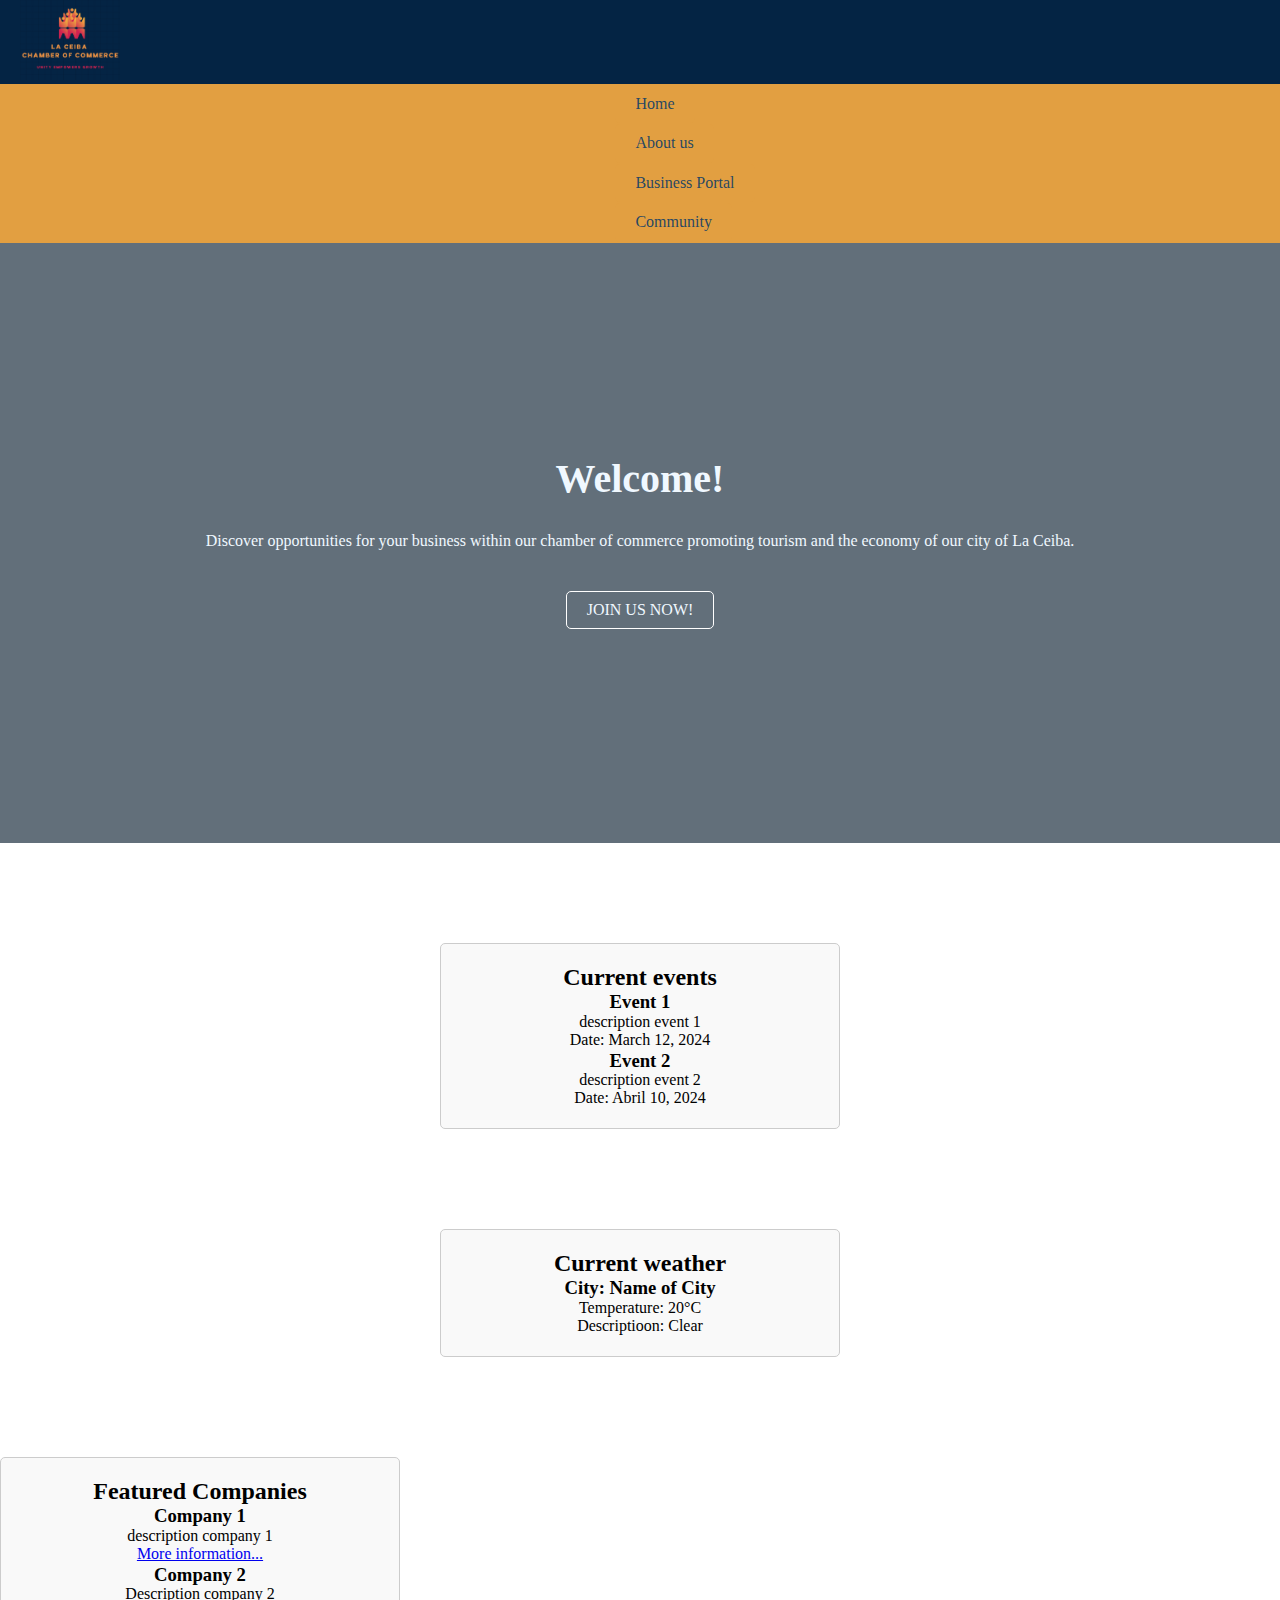
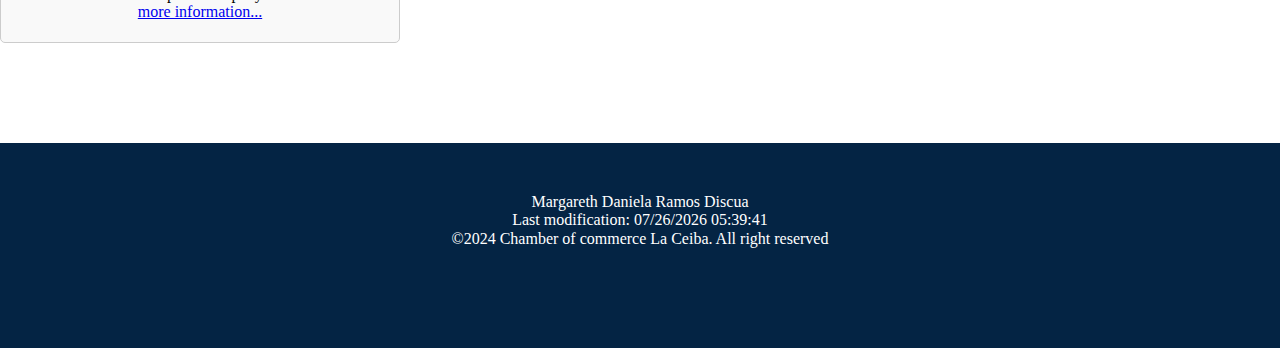
==== chamber/index.html @ 03d966aa "." ====
<!DOCTYPE html>
<html lang="en">
<head>
    <meta charset="UTF-8">
    <meta name="viewport" content="width=device-width, initial-scale=1.0">
    <title>La Ceiba Chamber of Commerce</title>
    <meta name="description" content="This page contains a chamber of commerce web site called La Ceiba Chamber of commerce which is a project for the class wdd230">
    <meta name="author" content="Margareth Daniela Ramos Discua">
    <meta property="og:title" content="Chamber web site ">
    <meta property="og:type" content="website chamber">
    <meta property="og:image" content="https://github.com/margarethdis/wdd230/blob/main/chamber/images/ogimage.jpg?raw=true">
    <meta property="og:url" content="https://margarethdis.github.io/wdd230/chamber/index.html">
    <link rel="stylesheet" href="styles/base.css">
    <link rel="stylesheet" href="styles/normalize.css">
    <link rel="icon" type="image/png" href="images/favicon.ico">
</head>
<body>
    <div id="container">
        <header>
            <img src="images/Logo-chamber.png" alt="logo">
            <div class="social-links">
                <a href="https://www.facebook.com" target="_blank" alt="facebook"><i class="fa-brands fa-facebook"></i></a>
                <a href="https://www.instagram.com" target="_blank"  alt="instagram"><i class="fa-brands fa-instagram"></i></a>
                <a href="https://twitter.com" target="_blank"   alt="twitter"><i class="fa-brands fa-square-twitter"></i></a>
            </header>
    <button id="menu" class="menu-icon"></button>
    <nav class="nav">
        <ul>
            <li><a href="#">Home</a></li>
            <li><a href="#">About us</a></li>
            <li><a href="#">Business Portal</a></li>
            <li><a href="#">Community</a></li>
        </ul>
    </nav> 
</div>
    <main>
        <div class="hero-container">
        <section class="hero">
            <div class="hero-content">
                <h1>Welcome!</h1>
                <p>Discover opportunities for your business within our chamber of commerce promoting tourism and the economy of our city of La Ceiba. </p>
                <a href="#" > Join us now!</a>
            </div> 
        </div>
        </section>
        </div>
        <div class="sections">
        <section class="current-events">
            <div class="event-card">
            <i class="fa-solid fa-calendar-days"></i>
            <!--EVENTOS ACTUALES-->
            <h2>Current events</h2>
            <div class="event">
                <h3>Event 1</h3>
                <p>description event 1</p>
                <span>Date: March 12, 2024</span>
            </div>
            <div class="event">
                <h3>Event 2</h3>
                <p>description event 2</p>
                <span>Date: Abril 10, 2024</span>
            </div>
            <!--agregar mas eventos si es necesario-->
            </div>
        </section>
        <section class="weather">
            <!--TARGETA METEOROLOGICA-->
            <div class="weather-card">
            <i class="fa-solid fa-cloud-sun"></i>
            <h2>Current weather</h2>
            <div class="weather">
                <h3> City: Name of City</h3>
                <p>Temperature: 20°C </p>
                <p>Descriptioon: Clear</p>
            </div>
            </div>
        </section> 
        <section class="splotlights">
            <!--UNO A TRES ANUNCIOS DESTACADOS DE LA PAGINA-->
            <div class="spotlight-card">
            <i class="fa-solid fa-ranking-star"></i>
            <h2>Featured Companies</h2>
            <div class="spotlight">
                <h3>Company 1</h3>
                <p>description company 1</p>
                <a href="#">More information...</a>
            </div>
            <div class="spotlight">
                <h3>Company 2</h3>
                <p>Description company 2</p>
                <a href="#">more information...</a>
            </div><!--agregar las que requiera-->
            </div>
        </section> 
        </div>
    </main>
    <footer>
        <p> Margareth Daniela Ramos Discua</p>
        <p id="last-modified"> Last modification: <span id="last-modified-date"></span></p>
        <p></p>
        <div class="copyright">
            <p>&copy;2024 Chamber of commerce La Ceiba. All right reserved </p>
        </div>
    </footer>
    <script src="scripts/modification.js"></script>
    <script src="scripts/menu.js"></script>
</body>
</html>
---- chamber/styles/base.css ----
*{
    padding: 0;
    margin: 0;
    box-sizing: border-box;
}

#container{
    width: 100%;
    background-color: #042444;
}


header img{
    width: 100px;
    margin-left: 20px;
}
   

.nav{
    width: 100%;
    background-color: #E29F41;
    display: flex;
    align-items: center;
    text-decoration: none;
    justify-content: center;
    flex-direction: column;
    list-style: none;
    top: 50px;
    color: #fff;
    padding: 0;
    margin: 0;
    margin-left: 0px;

    
   
}

.nav a{
    display: inline-block;
    padding: 10px 20px;
    background-color: #E29F41;
    color: rgba(20, 63, 101, 0.931);
    border-radius: 5px;
    margin: 0 10px;
    text-decoration: none;
    margin-left: 100px;
}

nav li{
    margin: 0 10px;
}

.nav-list{
    display: none;
}

.nav.show{
    display: flex;
    flex-direction: column;
    background-color: #042444;
    position: absolute;
    top: 100px;
    left: 0;
    width: 100%;

}

.nav.show li{
    padding: 10px;
    text-align: center;
    border-bottom: 1px solid #fff;

}

.nav.show li:last-child {
    border-bottom: none;
}

.nav.show a {
    color: #fff;
    text-decoration: none;
}

@media screen and (min-width: 769px) {
    
    .menu-icon{
        display:none;
    }

    .nav{
        display: absolute;  /*antes no se mostraba habia que agregar el flex */
    }

}

@media screen and (max-width:768px){



    
    .nav{
        display: none;
        position: flex;
        top:100px;
        left:0;
        width:100%;
        z-index: 1000;
        overflow-y: auto;
        max-height: calc(100vh - 100px);
        overflow-x: hidden;
        margin-top: -20px;
        
    }

    .nav a {
        margin-left: 40px;
    }
    .menu-icon{
        display: inline-block;
    }


    .nav.show{
        display:flex;
        flex-direction: column;
        align-items: center;
        display: block;
       

    }

    .nav.show li{
        padding: 10px 0;
        text-align:center;
        border-bottom: 1px solid #ffff;
    }

    .nav.show li:last-child{
        border-bottom:none
    }

    .nav.show a {
        color: #fff;
        text-decoration: none;
        font-size: 1.2rem;
        padding: 15px 20px;
    }

    .close-menu{
        display: inline-block;
        cursor:pointer;
    }
     
}

#menu{
    font-size: 1.5rem;
    border: 0;
    background: none;
    color: #fff;
    position: absolute;
    top: 2rem;
    right: 2rem;
    display: column;
    z-index: 1000;
    
}

#menu::before{
    content: "☰";
}

#menu.open::before{
    content: "✖";
}









.nav a:hover{
    background-color: #042444;
    color: aliceblue;

}



.nav ul{
    list-style-type: none;
    display: absolute;
}


.nav li{
    margin: 1px;
    display: list-item;
    justify-items: center;
    color: rgb(255, 233, 233);


}









.social-links{
    display: flex;
    width: auto;
    justify-content:flex-end ;
   

}
.social-links a{
    margin-right: 20px;
    margin-top: -50px;
}

.social-links a i{
    font-size: 30px;
    color: aliceblue;
}


/*main*/
/*hero section */

main{
    display: flex;
    flex-direction: column;
    align-items: center;
    justify-content: center;
    text-align: center;
}




.hero-container{
    position: relative;
    width: 100%;
    height: calc(40vh-50px); /*300 es el alto de mi barra nav*/
    background-color: #f5f5f5;
    background-size: cover;
    background-position: center;
    transition:all .1s ease-in-out;
    background-image: url("../images/crece.jpg");
    animation: hero-container 28s infinite linear;

}

.hero-content{
    margin: 0;
    padding: 0;
    width: 100%;
    height: 600px;
    color: aliceblue;
    background-color: rgba(0,22, 40 , .6);
    display: flex;
    flex-direction: column;
    justify-content: center;
    align-items: center;
    text-align: center;
}
.hero-content h1{
    margin: 0;
    padding: 0;
    padding-bottom: 30px;
    font-size: 40px;
    text-align: center;



}

.hero-content a {
    margin-top: 40px;
    text-decoration: none;
    color:aliceblue;
    padding: 9px 20px;
    border: 1px solid#ffff;
    text-transform: uppercase;
    transition: all .3s ease-in-out;
    border-radius: 5px;


}

.hero-content a:hover{
    color: #333;
    background-color: #ffff;
}

@keyframes hero-container{

    0%{
        background-image: url("../images/crece.jpg");
    }
    25%{
        background-image: url("../images/crece.jpg");
    }

    
    26%{
        background-image: url("../images/entrega.jpg");
    }
    50%{
        background-image: url("../images/entrega.jpg");
    }


    
    51%{
        background-image: url("../images/compania.jpg");
    }
    75%{
        background-image: url("../images/compania.jpg");
    }

    
    76%{
        background-image: url("../images/ogimage.jpg");
    }
    100%{
        background-image: url("../images/ogimage.jpg");
    }

}

.event-card{
    background-color: #f9f9f9;
    border: 1px solid #ccc;
    border-radius: 5px;
    padding: 20px;
    text-align: center;
    max-width: 400px;
    margin: 0 auto;
    margin-bottom: 100px;


}

.weather-card{
    background-color:#f9f9f9 ;
    border:1px solid #ccc;
    border-radius: 5px;
    padding: 20px;
    text-align: center;
    max-width: 400px;
    margin:  0 auto;
    margin-bottom: 100px;


}




.spotlight-card{
    background-color: #f9f9f9;
    border: 1px solid #ccc;
    border-radius: 5px;
    padding: 20px;
    max-width: 400px;
    margin: 0;
    margin-bottom: 100px;

}








/*sections*/
.sections{
    margin-top: 100px;
}

.fa-solid{
    margin-bottom: 30px;
    font-size: 80px;

}








/* footer */
footer{
    background-color: #042444;
    color: #ffff;
    text-align: center;
    padding: 50px 0;
}

.map
{
    width: 50px;
    height: 50px;
    
}

.contact-info{
    display: flex;
    justify-content: center;
    align-items: center;
    
}


.copyright{
    justify-content: center;
    align-items: center;
    display: flex;
    padding-bottom: 50px;
}
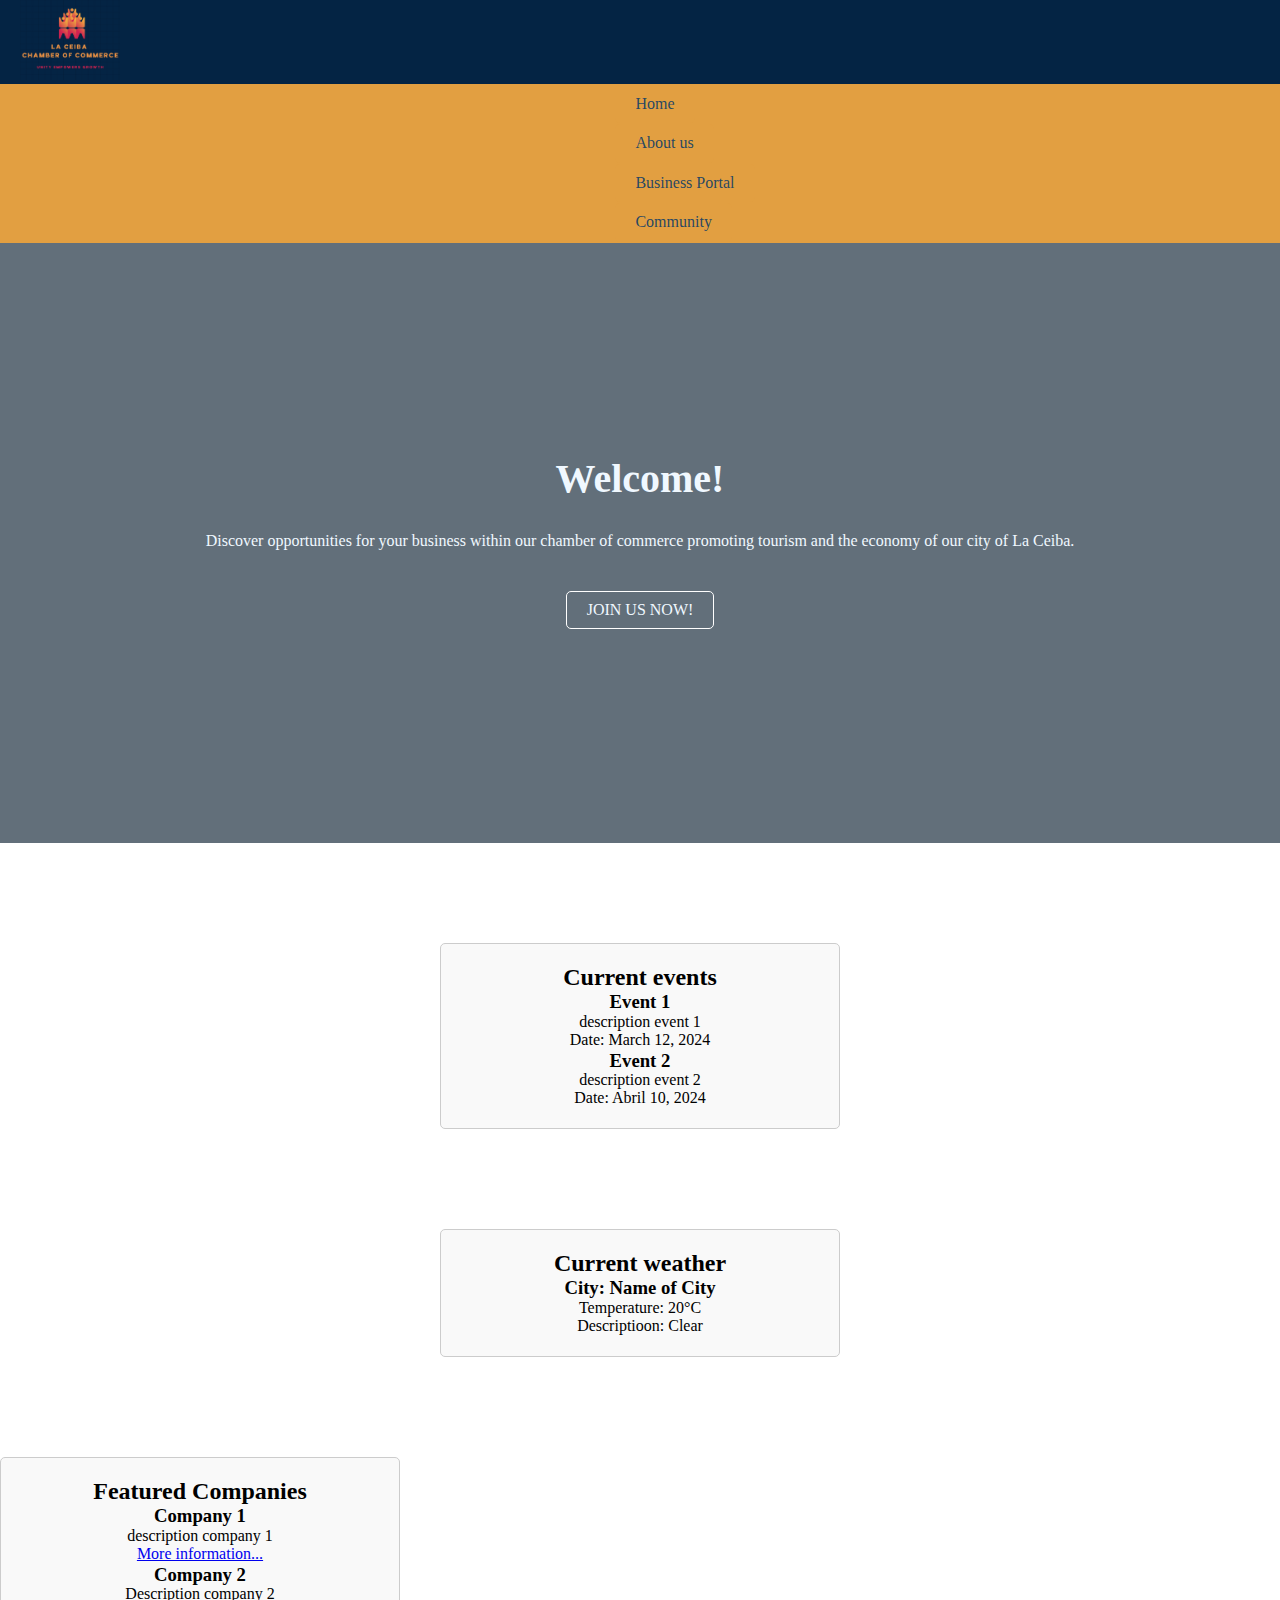
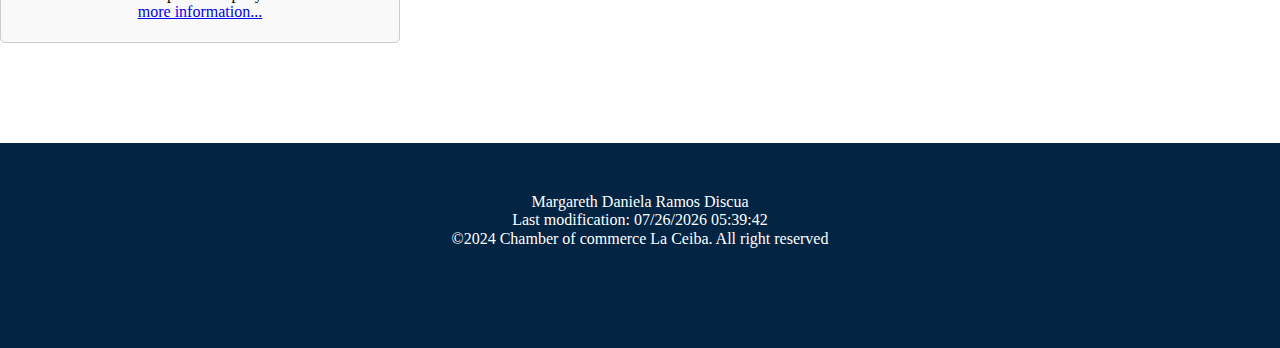
==== commit 1975fbce: "." ====
--- a/chamber/index.html
+++ b/chamber/index.html
@@ -8,13 +8,12 @@
     <meta name="description" content="This page contains a chamber of commerce web site called La Ceiba Chamber of commerce which is a project for the class wdd230">
     <meta name="author" content="Margareth Daniela Ramos Discua">
     <meta property="og:title" content="Chamber web site ">
-    <meta property="og:type" content="website chamber">
+    <meta property="og:type" content="website">
     <meta property="og:image" content="https://github.com/margarethdis/wdd230/blob/main/chamber/images/ogimage.jpg?raw=true">
     <meta property="og:url" content="https://margarethdis.github.io/wdd230/chamber/index.html">
     <link rel="stylesheet" href="styles/base.css">
     <link rel="stylesheet" href="styles/normalize.css">
-    <link rel="icon" type="image/png" href="images/favicon.ico">
-</head>
+    <link rel="icon" type="image/png" href="images/favicon.ico"></head>
 <body>
     <div id="container">
         <header>
@@ -24,7 +23,7 @@
                 <a href="https://www.instagram.com" target="_blank"  alt="instagram"><i class="fa-brands fa-instagram"></i></a>
                 <a href="https://twitter.com" target="_blank"   alt="twitter"><i class="fa-brands fa-square-twitter"></i></a>
             </header>
-    <button id="menu" class="menu-icon"></button>
+    <button id="menu" class="menu-icon" aria-label="Abrir menu de navegación"></button>
     <nav class="nav">
         <ul>
             <li><a href="#">Home</a></li>
@@ -49,7 +48,6 @@
         <section class="current-events">
             <div class="event-card">
             <i class="fa-solid fa-calendar-days"></i>
-            <!--EVENTOS ACTUALES-->
             <h2>Current events</h2>
             <div class="event">
                 <h3>Event 1</h3>
--- a/chamber/styles/base.css
+++ b/chamber/styles/base.css
@@ -1,21 +1,12 @@
-*{
-    padding: 0;
-    margin: 0;
-    box-sizing: border-box;
-}
-
+*{padding: 0;
+  margin: 0;
+  box-sizing: border-box;}
 #container{
     width: 100%;
-    background-color: #042444;
-}
-
-
+    background-color: #042444;}
 header img{
     width: 100px;
-    margin-left: 20px;
-}
-   
-
+    margin-left: 20px;}
 .nav{
     width: 100%;
     background-color: #E29F41;
@@ -29,12 +20,7 @@
     color: #fff;
     padding: 0;
     margin: 0;
-    margin-left: 0px;
-
-    
-   
-}
-
+    margin-left: 0px;}
 .nav a{
     display: inline-block;
     padding: 10px 20px;
@@ -43,17 +29,11 @@
     border-radius: 5px;
     margin: 0 10px;
     text-decoration: none;
-    margin-left: 100px;
-}
-
+    margin-left: 100px;}
 nav li{
-    margin: 0 10px;
-}
-
+    margin: 0 10px;}
 .nav-list{
-    display: none;
-}
-
+    display: none;}
 .nav.show{
     display: flex;
     flex-direction: column;
@@ -61,98 +41,53 @@
     position: absolute;
     top: 100px;
     left: 0;
-    width: 100%;
-
-}
-
+    width: 100%;}
 .nav.show li{
     padding: 10px;
     text-align: center;
-    border-bottom: 1px solid #fff;
-
-}
-
+    border-bottom: 1px solid #fff;}
 .nav.show li:last-child {
-    border-bottom: none;
-}
-
+    border-bottom: none;}
 .nav.show a {
     color: #fff;
-    text-decoration: none;
-}
-
+    text-decoration: none;}
 @media screen and (min-width: 769px) {
-    
+    .menu-icon{display:none;}
+    .nav{display: absolute;  /*antes no se mostraba habia que agregar el flex */}}
+@media screen and (max-width:768px){
+    .nav{display: none;
+         position: flex;
+         top:100px;
+         left:0;
+         width:100%;
+         z-index: 1000;
+         overflow-y: auto;
+         max-height: calc(100vh - 100px);
+         overflow-x: hidden;
+         margin-top: -20px;}
+    .nav a {
+        margin-left: 40px;}
     .menu-icon{
-        display:none;
-    }
-
-    .nav{
-        display: absolute;  /*antes no se mostraba habia que agregar el flex */
-    }
-
-}
-
-@media screen and (max-width:768px){
-
-
-
-    
-    .nav{
-        display: none;
-        position: flex;
-        top:100px;
-        left:0;
-        width:100%;
-        z-index: 1000;
-        overflow-y: auto;
-        max-height: calc(100vh - 100px);
-        overflow-x: hidden;
-        margin-top: -20px;
-        
-    }
-
-    .nav a {
-        margin-left: 40px;
-    }
-    .menu-icon{
-        display: inline-block;
-    }
-
-
+        display: inline-block;}
     .nav.show{
         display:flex;
         flex-direction: column;
         align-items: center;
-        display: block;
-       
-
-    }
-
+        display: block;}
     .nav.show li{
         padding: 10px 0;
         text-align:center;
-        border-bottom: 1px solid #ffff;
-    }
-
+        border-bottom: 1px solid #ffff;}
     .nav.show li:last-child{
-        border-bottom:none
-    }
-
+        border-bottom:none}
     .nav.show a {
         color: #fff;
         text-decoration: none;
         font-size: 1.2rem;
-        padding: 15px 20px;
-    }
-
+        padding: 15px 20px;}
     .close-menu{
         display: inline-block;
-        cursor:pointer;
-    }
-     
-}
-
+        cursor:pointer;}}
 #menu{
     font-size: 1.5rem;
     border: 0;
@@ -162,89 +97,37 @@
     top: 2rem;
     right: 2rem;
     display: column;
-    z-index: 1000;
-    
-}
-
+    z-index: 1000;}
 #menu::before{
-    content: "☰";
-}
-
+    content: "☰";}
 #menu.open::before{
-    content: "✖";
-}
-
-
-
-
-
-
-
-
-
+    content: "✖";}
 .nav a:hover{
     background-color: #042444;
-    color: aliceblue;
-
-}
-
-
-
-.nav ul{
-    list-style-type: none;
-    display: absolute;
-}
-
-
+    color: aliceblue;}
+.nav ul{list-style-type: none;
+        display: absolute;}
 .nav li{
     margin: 1px;
     display: list-item;
     justify-items: center;
-    color: rgb(255, 233, 233);
-
-
-}
-
-
-
-
-
-
-
-
-
+    color: rgb(255, 233, 233);}
 .social-links{
     display: flex;
     width: auto;
-    justify-content:flex-end ;
-   
-
-}
+    justify-content:flex-end ;}
 .social-links a{
     margin-right: 20px;
-    margin-top: -50px;
-}
-
+    margin-top: -50px;}
 .social-links a i{
     font-size: 30px;
-    color: aliceblue;
-}
-
-
-/*main*/
-/*hero section */
-
+    color: aliceblue;}
 main{
     display: flex;
     flex-direction: column;
     align-items: center;
     justify-content: center;
-    text-align: center;
-}
-
-
-
-
+    text-align: center;}
 .hero-container{
     position: relative;
     width: 100%;
@@ -254,10 +137,7 @@
     background-position: center;
     transition:all .1s ease-in-out;
     background-image: url("../images/crece.jpg");
-    animation: hero-container 28s infinite linear;
-
-}
-
+    animation: hero-container 28s infinite linear;}
 .hero-content{
     margin: 0;
     padding: 0;
@@ -269,19 +149,13 @@
     flex-direction: column;
     justify-content: center;
     align-items: center;
-    text-align: center;
-}
+    text-align: center;}
 .hero-content h1{
     margin: 0;
     padding: 0;
     padding-bottom: 30px;
     font-size: 40px;
-    text-align: center;
-
-
-
-}
-
+    text-align: center;}
 .hero-content a {
     margin-top: 40px;
     text-decoration: none;
@@ -290,52 +164,19 @@
     border: 1px solid#ffff;
     text-transform: uppercase;
     transition: all .3s ease-in-out;
-    border-radius: 5px;
-
-
-}
-
+    border-radius: 5px;}
 .hero-content a:hover{
     color: #333;
-    background-color: #ffff;
-}
-
+    background-color: #ffff;}
 @keyframes hero-container{
-
-    0%{
-        background-image: url("../images/crece.jpg");
-    }
-    25%{
-        background-image: url("../images/crece.jpg");
-    }
-
-    
-    26%{
-        background-image: url("../images/entrega.jpg");
-    }
-    50%{
-        background-image: url("../images/entrega.jpg");
-    }
-
-
-    
-    51%{
-        background-image: url("../images/compania.jpg");
-    }
-    75%{
-        background-image: url("../images/compania.jpg");
-    }
-
-    
-    76%{
-        background-image: url("../images/ogimage.jpg");
-    }
-    100%{
-        background-image: url("../images/ogimage.jpg");
-    }
-
-}
-
+    0%{background-image: url("../images/crece.jpg");}
+    25%{background-image: url("../images/crece.jpg");}
+    26%{background-image: url("../images/entrega.jpg");}
+    50%{background-image: url("../images/entrega.jpg");}
+    51%{background-image: url("../images/compania.jpg");}
+    75%{background-image: url("../images/compania.jpg");}
+    76%{ background-image: url("../images/ogimage.jpg");}
+    100%{background-image: url("../images/ogimage.jpg");}}
 .event-card{
     background-color: #f9f9f9;
     border: 1px solid #ccc;
@@ -344,11 +185,7 @@
     text-align: center;
     max-width: 400px;
     margin: 0 auto;
-    margin-bottom: 100px;
-
-
-}
-
+    margin-bottom: 100px;}
 .weather-card{
     background-color:#f9f9f9 ;
     border:1px solid #ccc;
@@ -357,14 +194,7 @@
     text-align: center;
     max-width: 400px;
     margin:  0 auto;
-    margin-bottom: 100px;
-
-
-}
-
-
-
-
+    margin-bottom: 100px;}
 .spotlight-card{
     background-color: #f9f9f9;
     border: 1px solid #ccc;
@@ -372,64 +202,28 @@
     padding: 20px;
     max-width: 400px;
     margin: 0;
-    margin-bottom: 100px;
-
-}
-
-
-
-
-
-
-
-
-/*sections*/
-.sections{
-    margin-top: 100px;
-}
-
-.fa-solid{
-    margin-bottom: 30px;
-    font-size: 80px;
-
-}
-
-
-
-
-
-
-
-
-/* footer */
+    margin-bottom: 100px;}
+.sections{margin-top: 100px;}
+
+.fa-solid{ margin-bottom: 30px;
+           font-size: 80px;}
 footer{
     background-color: #042444;
     color: #ffff;
     text-align: center;
-    padding: 50px 0;
-}
-
-.map
-{
+    padding: 50px 0;}
+.map{
     width: 50px;
-    height: 50px;
-    
-}
-
+    height: 50px;}
 .contact-info{
     display: flex;
     justify-content: center;
-    align-items: center;
-    
-}
-
-
+    align-items: center;}
 .copyright{
     justify-content: center;
     align-items: center;
     display: flex;
-    padding-bottom: 50px;
-}
-
-
-
+    padding-bottom: 50px;}
+
+
+
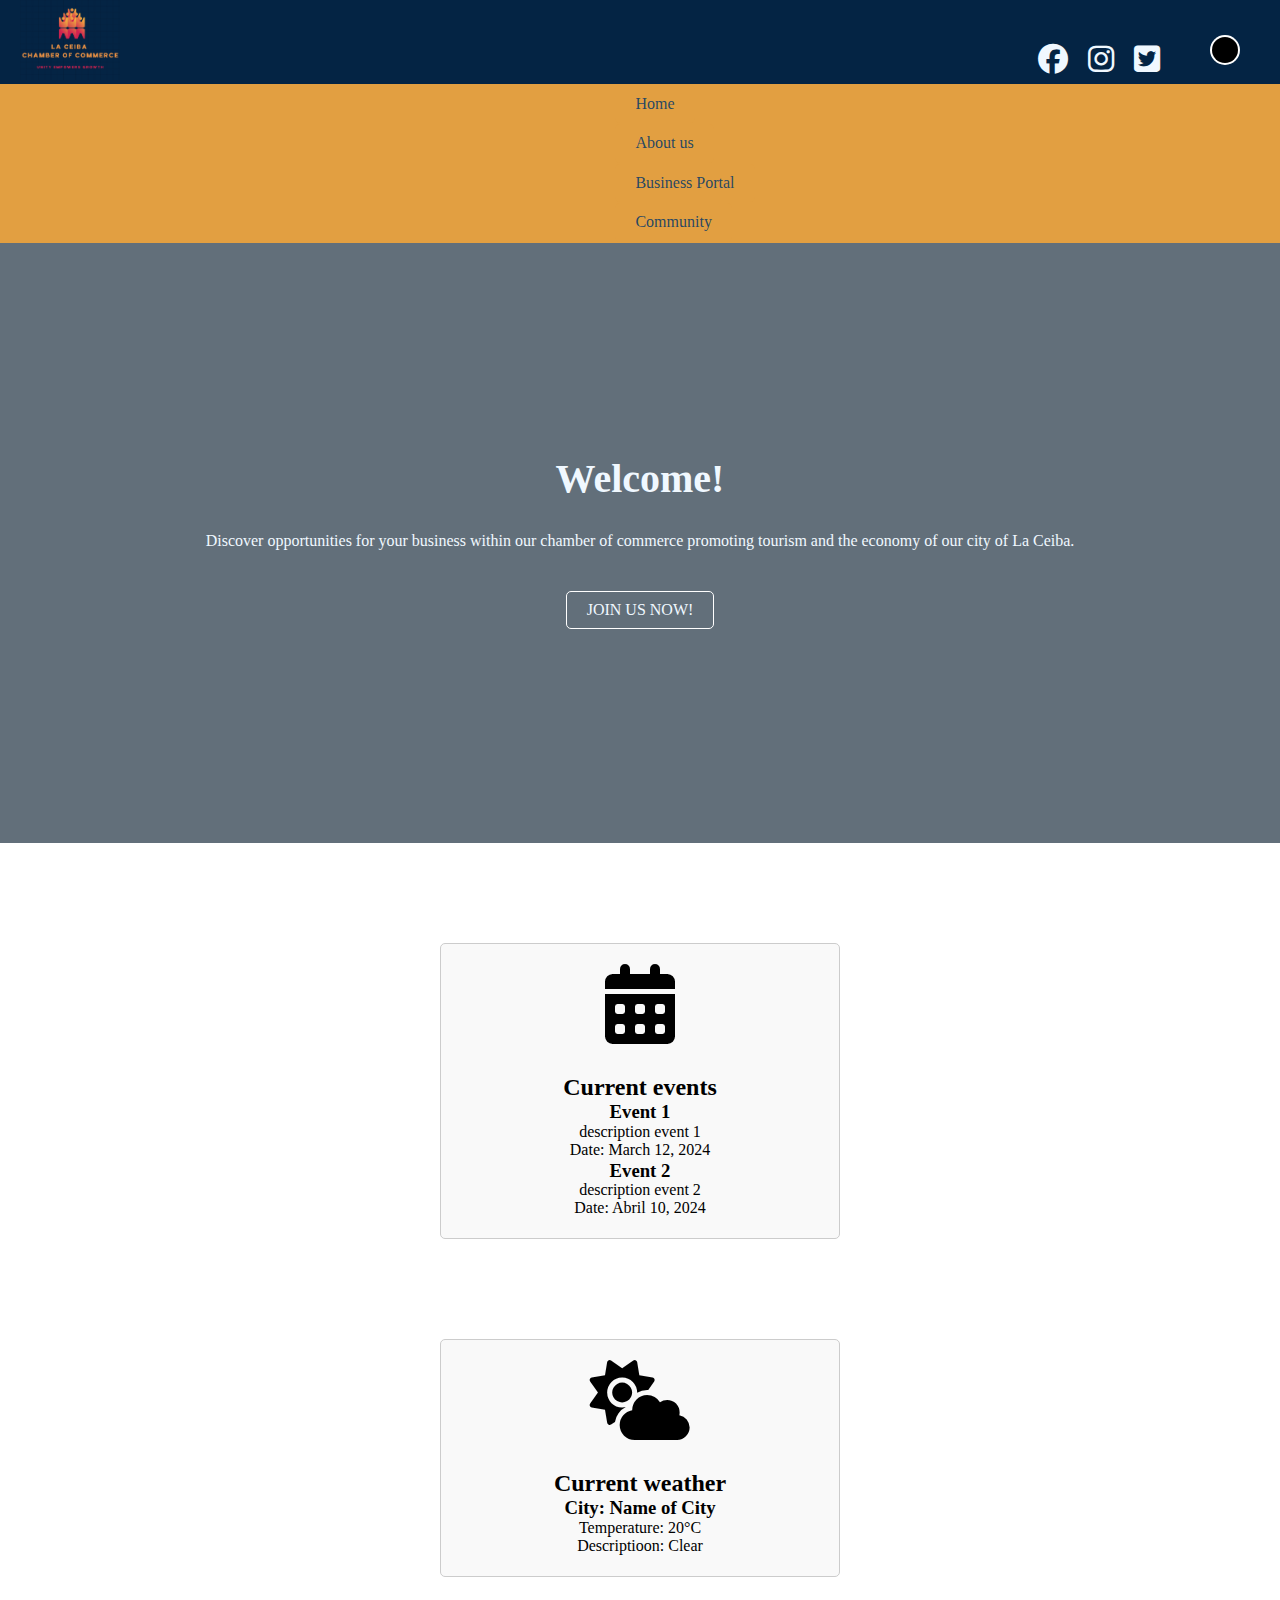
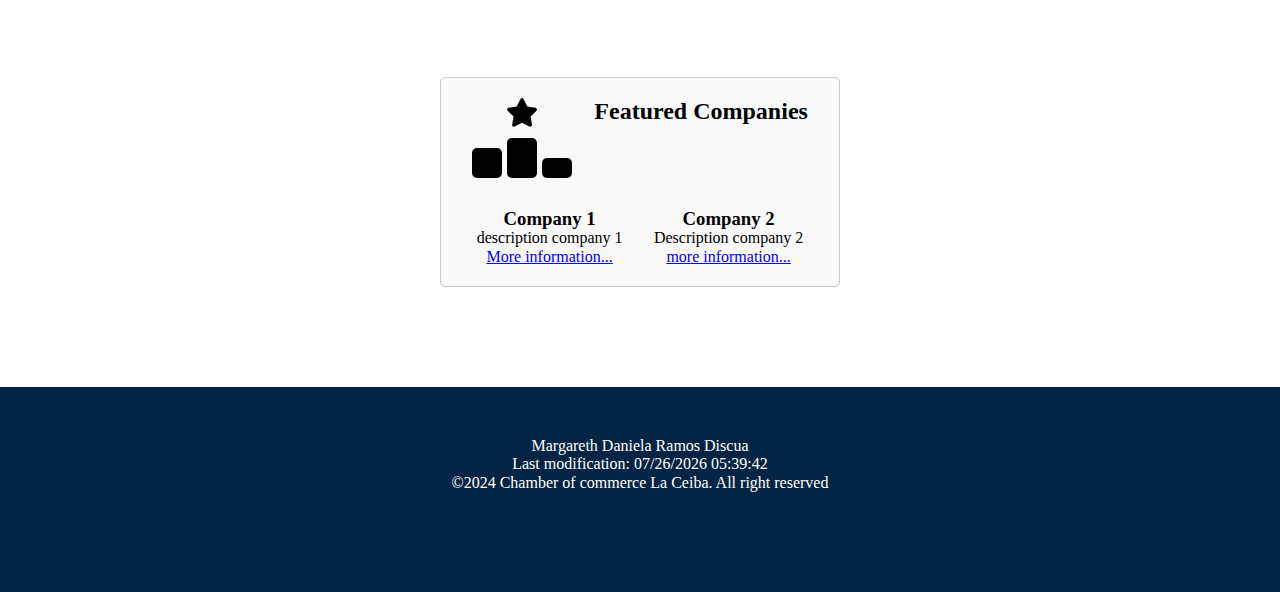
==== commit 636eddbf: "oscuro" ====
--- a/chamber/index.html
+++ b/chamber/index.html
@@ -14,6 +14,7 @@
     <link rel="stylesheet" href="styles/base.css">
     <link rel="stylesheet" href="styles/normalize.css">
     <link rel="icon" type="image/png" href="images/favicon.ico"></head>
+    <link rel="stylesheet" href="https://cdnjs.cloudflare.com/ajax/libs/font-awesome/6.5.1/css/all.min.css">
 <body>
     <div id="container">
         <header>
@@ -101,7 +102,17 @@
             <p>&copy;2024 Chamber of commerce La Ceiba. All right reserved </p>
         </div>
     </footer>
+
+
+    <div class="dark-mode-switch">
+        <input type="checkbox" id="darkModeSwitch">
+        <label for="darkModeSwitch" class="toggle"></label>
+    </div>
+    
+
+
     <script src="scripts/modification.js"></script>
     <script src="scripts/menu.js"></script>
+    <script src="scripts/dark-mode.js"></script>
 </body>
 </html>
--- a/chamber/styles/base.css
+++ b/chamber/styles/base.css
@@ -55,6 +55,16 @@
     .menu-icon{display:none;}
     .nav{display: absolute;  /*antes no se mostraba habia que agregar el flex */}}
 @media screen and (max-width:768px){
+
+    .social-links{
+        margin-top: 100px;
+        margin-left:640px;
+    }
+    .dark-mode-switch{
+        margin-top: 0px;
+        left:500px;
+        position: absolute;
+    }
     .nav{display: none;
          position: flex;
          top:100px;
@@ -85,7 +95,7 @@
         text-decoration: none;
         font-size: 1.2rem;
         padding: 15px 20px;}
-    .close-menu{
+        .close-menu{
         display: inline-block;
         cursor:pointer;}}
 #menu{
@@ -98,6 +108,7 @@
     right: 2rem;
     display: column;
     z-index: 1000;}
+
 #menu::before{
     content: "☰";}
 #menu.open::before{
@@ -114,7 +125,9 @@
     color: rgb(255, 233, 233);}
 .social-links{
     display: flex;
+    align-items: center;
     width: auto;
+    margin-right: 100px;
     justify-content:flex-end ;}
 .social-links a{
     margin-right: 20px;
@@ -201,7 +214,12 @@
     border-radius: 5px;
     padding: 20px;
     max-width: 400px;
-    margin: 0;
+    margin: 0 auto;
+    max-width: 400px;
+    width: 100%;
+    display: flex;
+    flex-wrap: wrap;
+    justify-content: space-around;
     margin-bottom: 100px;}
 .sections{margin-top: 100px;}
 
@@ -226,4 +244,83 @@
     padding-bottom: 50px;}
 
 
-
+.dark-mode {
+    background-color: #111;
+    color: #fff; 
+}
+
+.dark-mode .spotlight-card,
+.dark-mode .current-events .event-card,
+.dark-mode  .weather .weather-card{
+    background-color: #333;
+    border-color: #666;
+}
+
+
+.dark-mode .spotlight-card h2,
+.dark-mode .spotlight-card p,
+.dark-mode .spotlight-card a,
+.dark-mode .current-events .event-card h2,
+.dark-mode .current-events .event-card p,
+.dark-mode .current-events .event-card span,
+.dark-mode .weather .weather-card h2,
+.dark-mode .weather .weather-card p{
+    color: #fff;
+}
+
+    .dark-mode-switch {
+        position:absolute;
+        top: 35px;
+        margin-right: 30px;
+        right: 40px;
+        z-index: 1000;
+    }
+    
+    .dark-mode-switch input[type="checkbox"] {
+        height: 0;
+        width: 0;
+        visibility: hidden;
+    }
+    
+    .toggle {
+        cursor: pointer;
+        height: 30px;
+        width: 60px;
+        background-color: grey;
+        border-radius: 30px;
+        position: relative;
+    }
+    
+    .toggle:before {
+        content: '';
+        position: absolute;
+        width: 30px;
+        height: 30px;
+        border-radius: 50%;
+        background-color: white;
+        top: 0;
+        left: 0;
+        transition: 0.4s;
+    }
+    
+    .toggle:after {
+        content: '';
+        position: absolute;
+        width: 26px;
+        height: 26px;
+        border-radius: 50%;
+        background-color: black;
+        top: 2px;
+        left: 2px;
+        transition: 0.4s;
+    }
+    
+    input[type="checkbox"]:checked + .toggle:before {
+        left: 30px;
+    }
+    
+    input[type="checkbox"]:checked + .toggle:after {
+        background-color: white;
+    }
+    
+
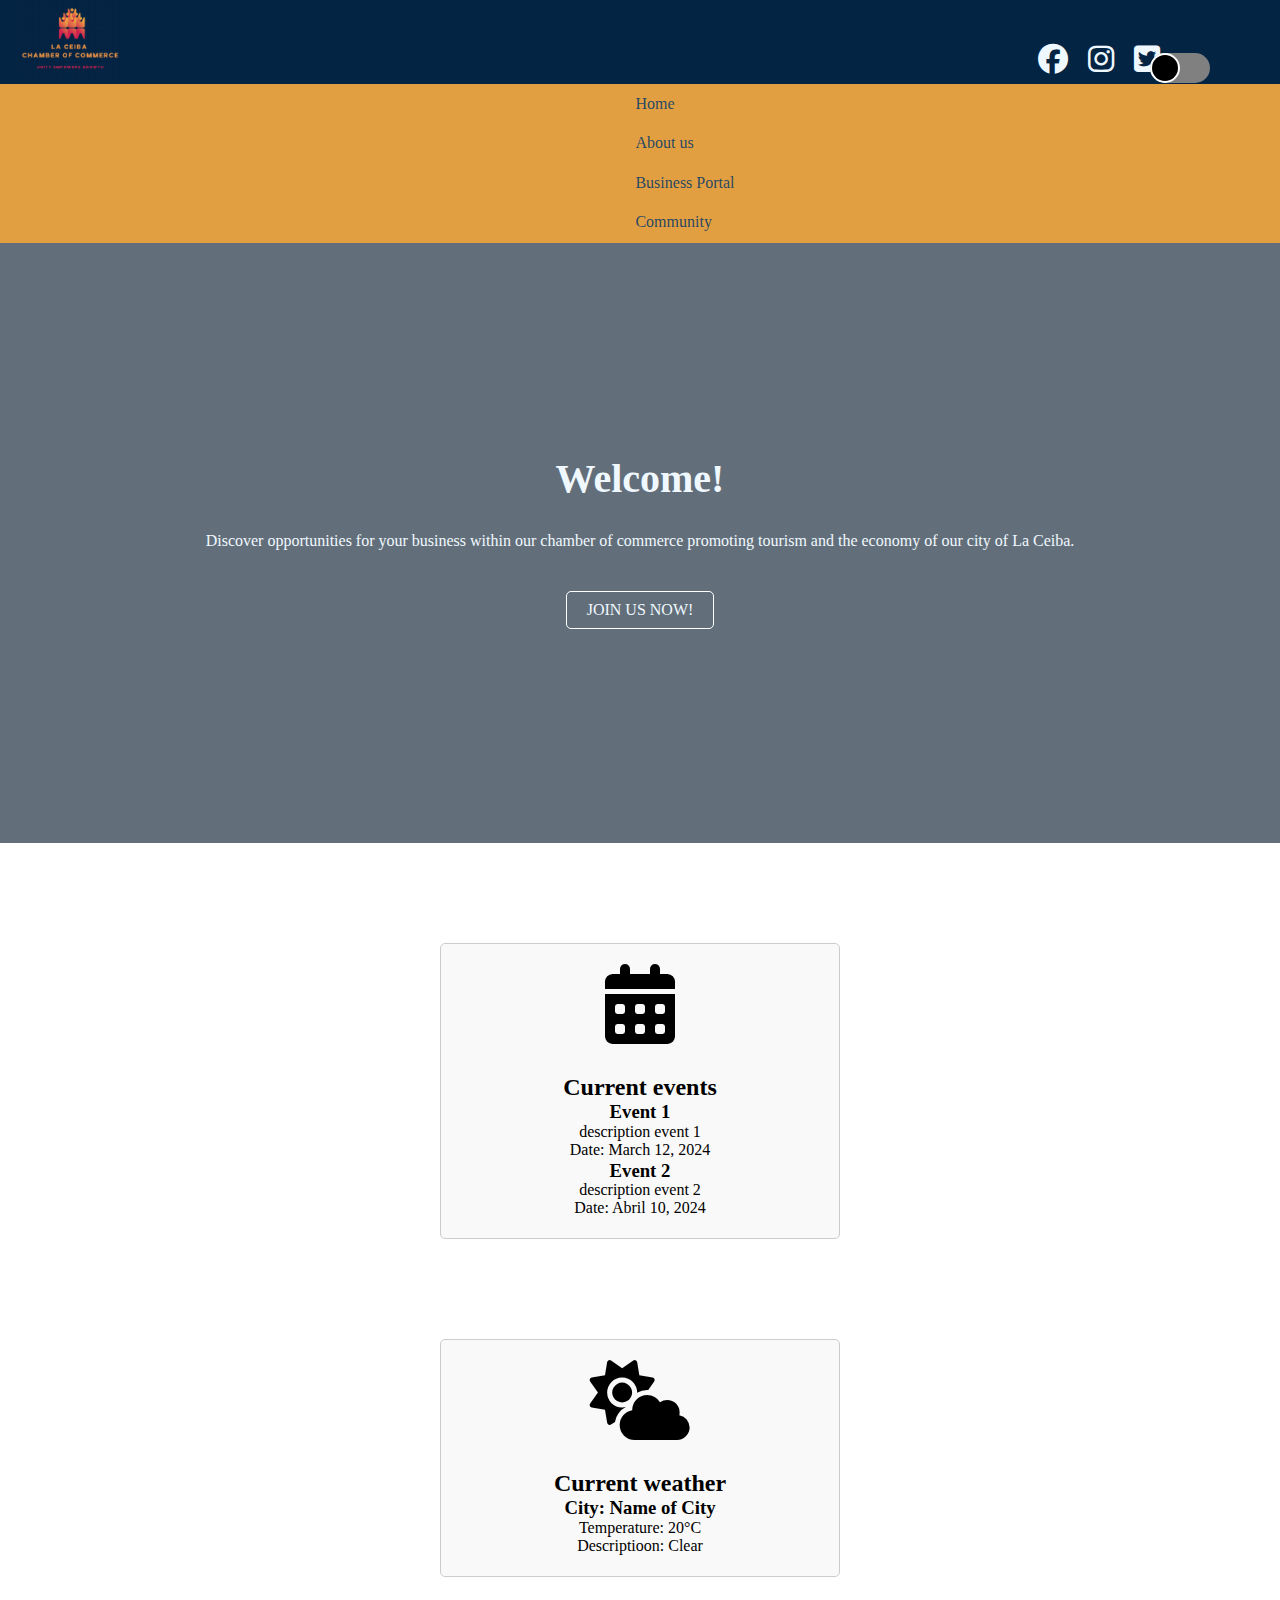
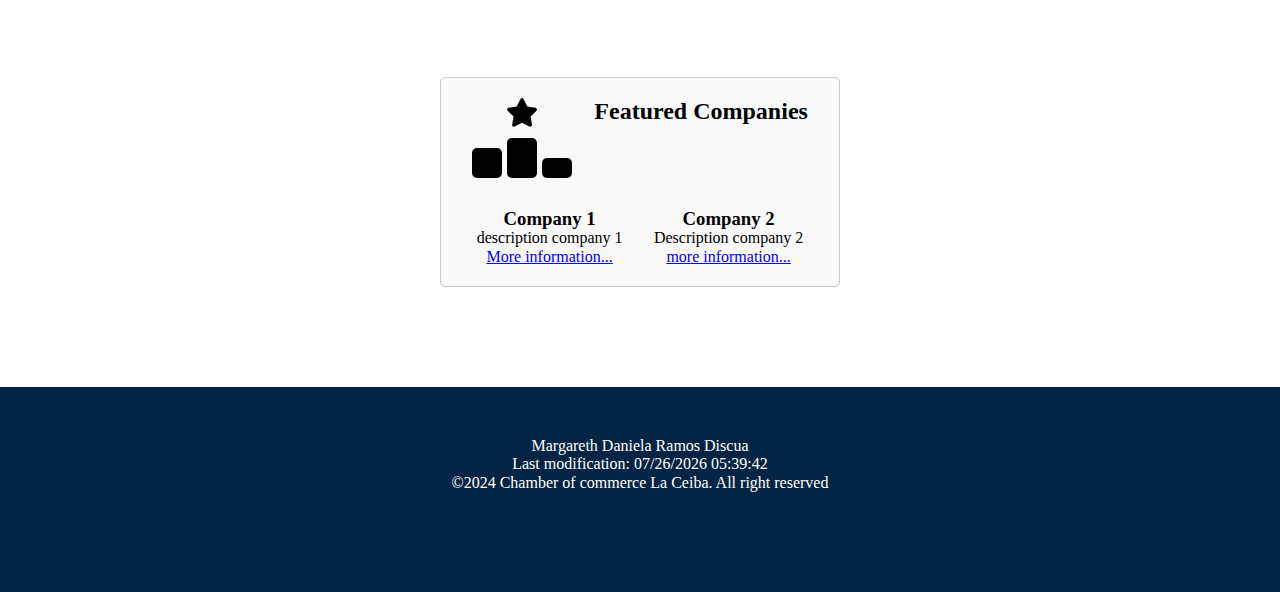
==== commit 55fc56f7: "fomr" ====
--- a/chamber/index.html
+++ b/chamber/index.html
@@ -15,6 +15,7 @@
     <link rel="stylesheet" href="styles/normalize.css">
     <link rel="icon" type="image/png" href="images/favicon.ico"></head>
     <link rel="stylesheet" href="https://cdnjs.cloudflare.com/ajax/libs/font-awesome/6.5.1/css/all.min.css">
+    <link rel="html-document" href="join.html">
 <body>
     <div id="container">
         <header>
@@ -27,7 +28,7 @@
     <button id="menu" class="menu-icon" aria-label="Abrir menu de navegación"></button>
     <nav class="nav">
         <ul>
-            <li><a href="#">Home</a></li>
+            <li><a href="https://margarethdis.github.io/wdd230/chamber/index.html">Home</a></li>
             <li><a href="#">About us</a></li>
             <li><a href="#">Business Portal</a></li>
             <li><a href="#">Community</a></li>
@@ -40,7 +41,8 @@
             <div class="hero-content">
                 <h1>Welcome!</h1>
                 <p>Discover opportunities for your business within our chamber of commerce promoting tourism and the economy of our city of La Ceiba. </p>
-                <a href="#" > Join us now!</a>
+                <a href="join.html" class="join-button" > Join us now!</a>
+
             </div> 
         </div>
         </section>
@@ -104,7 +106,8 @@
     </footer>
 
 
-    <div class="dark-mode-switch">
+    <div class="dark-mode-switch ">
+        
         <input type="checkbox" id="darkModeSwitch">
         <label for="darkModeSwitch" class="toggle"></label>
     </div>
--- a/chamber/styles/base.css
+++ b/chamber/styles/base.css
@@ -55,6 +55,10 @@
     .menu-icon{display:none;}
     .nav{display: absolute;  /*antes no se mostraba habia que agregar el flex */}}
 @media screen and (max-width:768px){
+    .header{
+        height: auto;
+        justify-content: flex-start;
+    }
 
     .social-links{
         margin-top: 100px;
@@ -265,7 +269,7 @@
 .dark-mode .current-events .event-card span,
 .dark-mode .weather .weather-card h2,
 .dark-mode .weather .weather-card p{
-    color: #fff;
+    color: #ccc;
 }
 
     .dark-mode-switch {
@@ -322,5 +326,73 @@
     input[type="checkbox"]:checked + .toggle:after {
         background-color: white;
     }
-    
-
+
+/*join us*/
+/* Estilos para el formulario en join.html */
+form {
+    margin: 20px auto;
+    padding: 20px;
+    border: 1px solid #ccc;
+    border-radius: 10px;
+    max-width: 600px;
+    background-color: #f9f9f9;
+}
+
+label {
+    display: block;
+    margin-bottom: 10px;
+    font-weight: bold;
+}
+
+input[type="text"],
+input[type="email"],
+input[type="tel"],
+select {
+    width: 100%;
+    padding: 10px;
+    margin-bottom: 20px;
+    border: 1px solid #ccc;
+    border-radius: 5px;
+    box-sizing: border-box; /* Asegura que el padding no afecte el ancho total */
+}
+
+input[type="text"]:focus,
+input[type="email"]:focus,
+input[type="tel"]:focus,
+select:focus {
+    outline: none;
+    border-color: #007bff; /* Cambiar color del borde al enfocar */
+}
+
+input[type="submit"] {
+    background-color: #007bff;
+    color: #fff;
+    padding: 10px 20px;
+    border: none;
+    border-radius: 5px;
+    cursor: pointer;
+}
+
+input[type="submit"]:hover {
+    background-color: #0056b3;
+}
+
+/* Estilos específicos para los campos del formulario */
+#applicant-name,
+#applicant-lastname,
+#applicant-title,
+#applicant-email,
+#applicant-phone,
+#company-name {
+    width: calc(50% - 10px);
+    display: inline-block;
+}
+
+#applicant-title {
+    pattern: "[A-Za-z\s-]{7,}"; 
+}
+
+#membership-level {
+    width: 100%;
+}
+
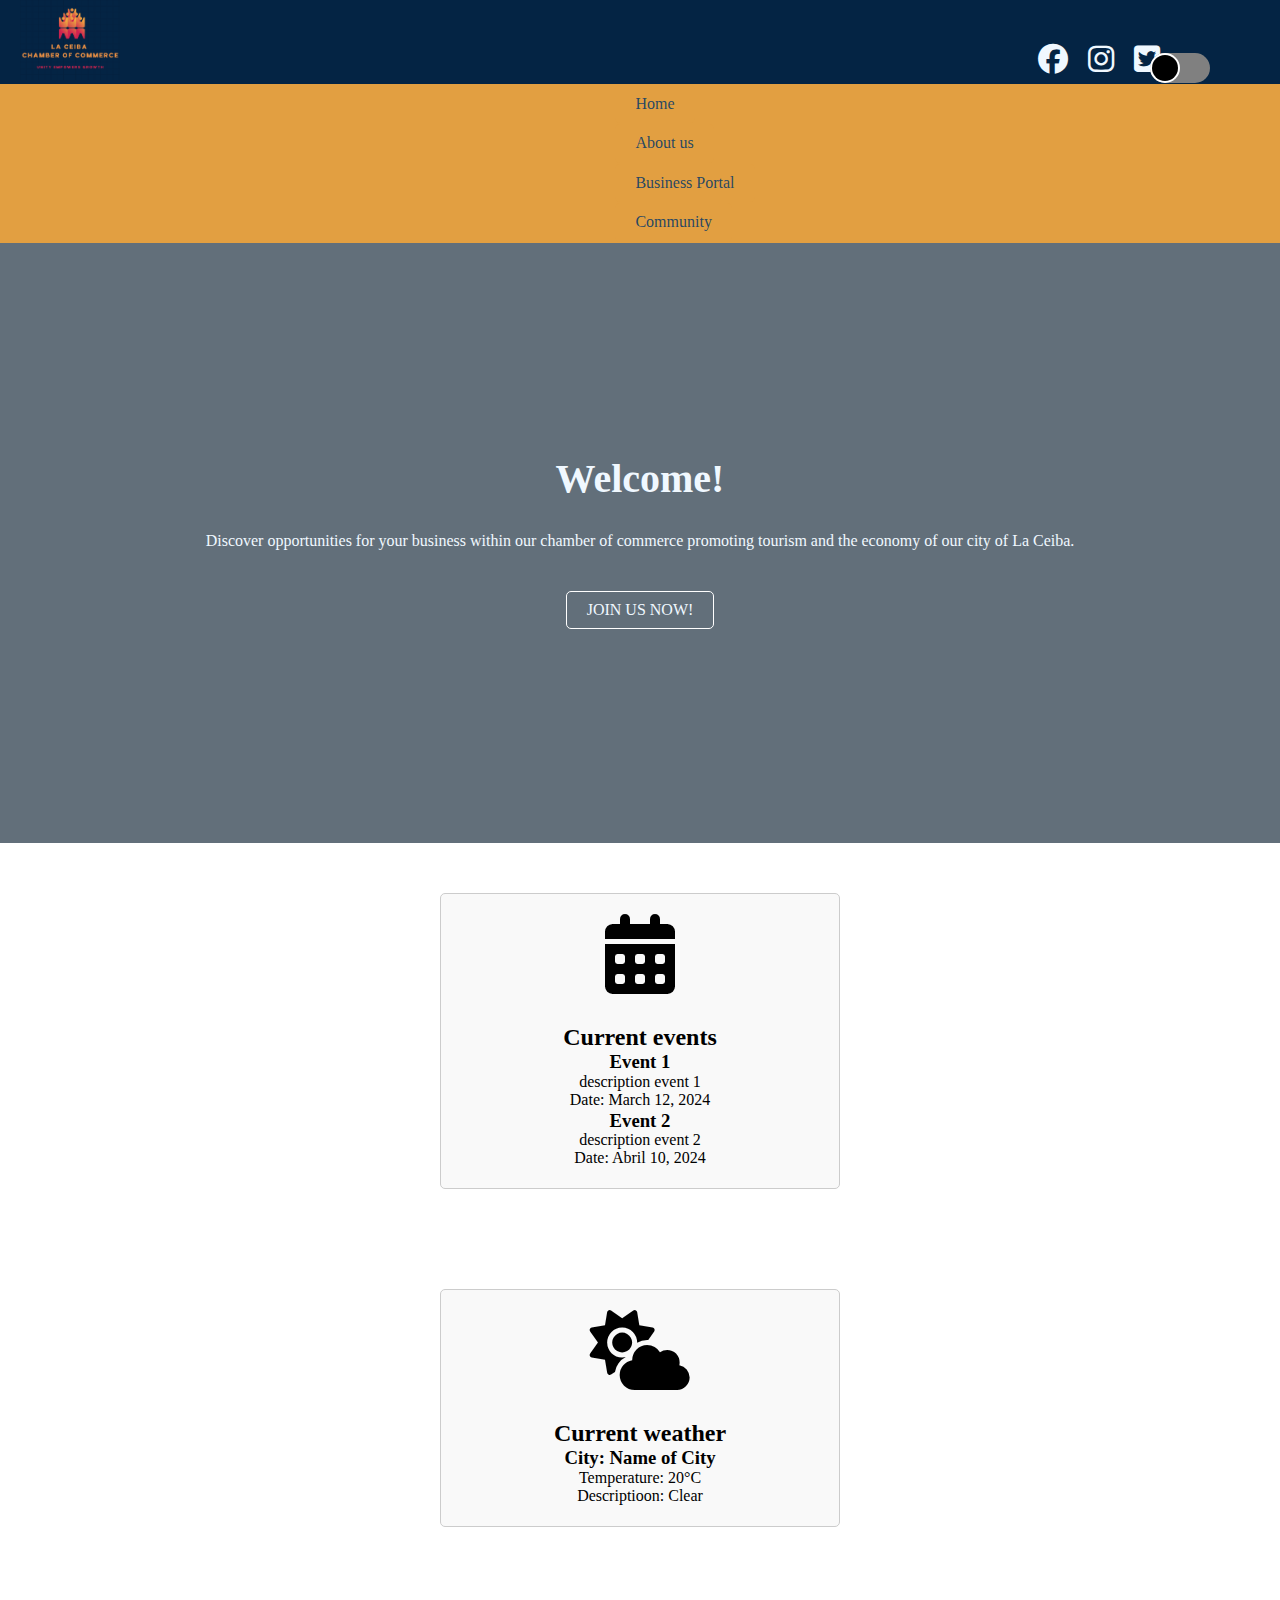
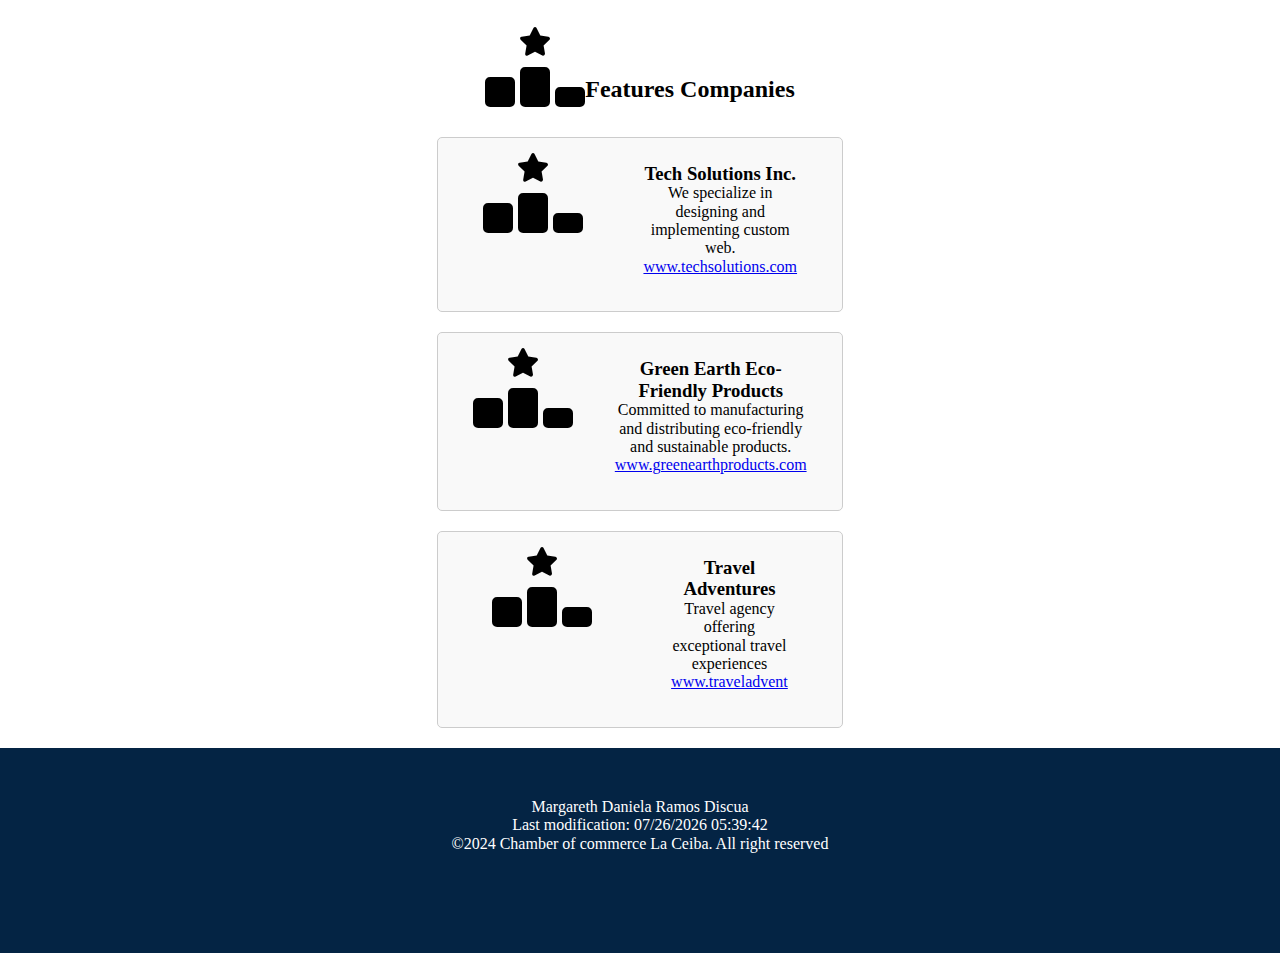
==== commit 522a4c96: "img" ====
--- a/chamber/index.html
+++ b/chamber/index.html
@@ -76,24 +76,46 @@
                 <p>Descriptioon: Clear</p>
             </div>
             </div>
+        
+        
+        
+            <h2 class="spotlight-title"><i class="fa-solid fa-ranking-star"></i>Features Companies</h2>
         </section> 
-        <section class="splotlights">
-            <!--UNO A TRES ANUNCIOS DESTACADOS DE LA PAGINA-->
+    
+        
+            <!-- Contenedor para la primera tarjeta -->
             <div class="spotlight-card">
-            <i class="fa-solid fa-ranking-star"></i>
-            <h2>Featured Companies</h2>
-            <div class="spotlight">
-                <h3>Company 1</h3>
-                <p>description company 1</p>
-                <a href="#">More information...</a>
+                <i class="fa-solid fa-ranking-star"></i>
+                <div class="spotlight">
+                    <h3>Tech Solutions Inc.</h3>
+                    <p>We specialize in designing and implementing custom web.</p>
+                    <a href="#">www.techsolutions.com</a>
+                </div>
             </div>
-            <div class="spotlight">
-                <h3>Company 2</h3>
-                <p>Description company 2</p>
-                <a href="#">more information...</a>
-            </div><!--agregar las que requiera-->
+        
+            <!-- Contenedor para la segunda tarjeta -->
+            <div class="spotlight-card">
+                <i class="fa-solid fa-ranking-star"></i>
+                <div class="spotlight">
+                    <h3>Green Earth Eco-Friendly Products</h3>
+                    <p>Committed to manufacturing and distributing eco-friendly and sustainable products. </p>
+                    <a href="#"> www.greenearthproducts.com</a>
+                </div>
             </div>
-        </section> 
+        
+            <!-- Contenedor para la tercera tarjeta -->
+            <div class="spotlight-card">
+                <i class="fa-solid fa-ranking-star"></i>
+                <div class="spotlight">
+                    <h3>Travel Adventures</h3>
+                    <p>Travel agency offering exceptional travel experiences</p>
+                    <a href="#">www.traveladvent</a>
+                </div>
+            </div>
+        </section>
+        
+        
+        
         </div>
     </main>
     <footer>
--- a/chamber/styles/base.css
+++ b/chamber/styles/base.css
@@ -53,7 +53,35 @@
     text-decoration: none;}
 @media screen and (min-width: 769px) {
     .menu-icon{display:none;}
-    .nav{display: absolute;  /*antes no se mostraba habia que agregar el flex */}}
+    .nav{display: absolute;  /*antes no se mostraba habia que agregar el flex */}
+    .dark-mode input[type="text"],
+    .dark-mode input[type="email"],
+    .dark-mode input[type="tel"],
+    .dark-mode select,
+    .dark-mode textarea {
+        background-color: #333; /* Color de fondo oscuro */
+        color: #ccc; /* Color de texto claro */
+        border: 1px solid #666; /* Borde más claro */
+        font-size: 18px; /* Tamaño de fuente más grande */
+    }
+
+    .dark-mode option {
+        background-color: #333; /* Color de fondo oscuro para las opciones del select */
+        color: #fff; /* Color de texto claro para las opciones del select */
+    }
+
+    .dark-mode ::placeholder {
+        color: #ccc; /* Color de texto gris claro para texto de marcador de posición */
+    }
+
+    .dark-mode label{
+        color: #333;
+    }
+}
+
+
+
+
 @media screen and (max-width:768px){
     .header{
         height: auto;
@@ -61,8 +89,8 @@
     }
 
     .social-links{
-        margin-top: 100px;
-        margin-left:640px;
+        margin-top: 80px;
+        margin-left:200px;
     }
     .dark-mode-switch{
         margin-top: 0px;
@@ -70,7 +98,6 @@
         position: absolute;
     }
     .nav{display: none;
-         position: flex;
          top:100px;
          left:0;
          width:100%;
@@ -101,7 +128,35 @@
         padding: 15px 20px;}
         .close-menu{
         display: inline-block;
-        cursor:pointer;}}
+        cursor:pointer;}
+
+    /*join us form*/
+
+    .dark-mode input[type="text"],
+    .dark-mode input[type="email"],
+    .dark-mode input[type="tel"],
+    .dark-mode select,
+    .dark-mode textarea {
+        background-color: #333; /* Color de fondo oscuro */
+        color: #fff; /* Color de texto claro */
+        border: 1px solid #666; /* Borde más claro */
+        font-size: 16px; /* Tamaño de fuente más grande */
+    }
+
+    .dark-mode option {
+        background-color: #333; /* Color de fondo oscuro para las opciones del select */
+        color: #fff; /* Color de texto claro para las opciones del select */
+    }
+
+    .dark-mode ::placeholder {
+        color: #ccc; /* Color de texto gris claro para texto de marcador de posición */
+    }
+
+    .dark-mode label{
+        color: #333;
+    }
+    
+    }
 #menu{
     font-size: 1.5rem;
     border: 0;
@@ -212,20 +267,63 @@
     max-width: 400px;
     margin:  0 auto;
     margin-bottom: 100px;}
+
+
+.spotlight{
+
+    flex-basis: calc(33.33% - 20px);
+    margin-bottom: 20px;
+    text-align: center;
+
+}
+
+.spotlight i{
+    margin-bottom: 0px;
+}
+
+.spotlight-container{
+    display: flex;
+    justify-content: space-between;
+    margin-top: 50px;
+    max-width: 1200px;
+    margin: 0 auto;
+}
+
+
+.spotlights{
+    display: flex;
+    flex-wrap: column;
+    align-items: center;
+    text-align: center;
+    column-gap: 10px;
+    margin-top: 40px;
+    justify-content: space-between;
+    gap: 20px;
+}
+
 .spotlight-card{
     background-color: #f9f9f9;
     border: 1px solid #ccc;
     border-radius: 5px;
-    padding: 20px;
-    max-width: 400px;
+    padding: 15px;
+    max-width: 250px;
     margin: 0 auto;
-    max-width: 400px;
-    width: 100%;
+    max-width: 1200px;
+    width: calc(33.33% - 20px);
     display: flex;
     flex-wrap: wrap;
+    text-align: center;
     justify-content: space-around;
-    margin-bottom: 100px;}
-.sections{margin-top: 100px;}
+    margin-bottom: 20px;
+}
+
+.spotlight-card .spotlight{
+    margin-top: 10px;
+}
+
+.sections{margin-top: 50px;}
+
+
 
 .fa-solid{ margin-bottom: 30px;
            font-size: 80px;}
@@ -389,10 +487,67 @@
 }
 
 #applicant-title {
-    pattern: "[A-Za-z\s-]{7,}"; 
+    kerning: "[A-Za-z\s-]{7,}"; 
 }
 
 #membership-level {
     width: 100%;
 }
 
+form button[type="submit"] {
+    background-color: #042444; 
+    color: #ffffff;
+    padding: 15px 30px; 
+    border: none; 
+    border-radius: 10px; 
+    font-size: 18px;
+    cursor: pointer; 
+    transition: background-color 0.3s ease; 
+    margin-top: 20px;
+}
+
+form button[type="submit"]:hover {
+    background-color: #024b78; }
+
+/*benefits*/
+.benefits-container {
+    display: flex;
+    justify-content: space-around;
+    margin-top: 50px;
+}
+
+.membership-benefit {
+    width: 200px;
+    padding: 20px;
+    border: 1px solid #ccc;
+    border-radius: 10px;
+    text-align: center;
+    background-color: #f9f9f9;
+    margin-bottom: px;
+}
+
+.membership-benefit h2 {
+    margin-bottom: 10px;
+}
+
+.membership-benefit ul {
+    padding: 0;
+    margin: 0;
+}
+
+.membership-benefit li {
+    list-style-type: none;
+    margin-bottom: 5px;
+}
+
+.membership-level {
+    margin-bottom: 20px;
+}
+
+.membership-level .stars {
+    color: gold;
+}
+
+.dark-mode .membership-benefits {
+    color: #000; /* Establece el color del texto a negro */
+}
